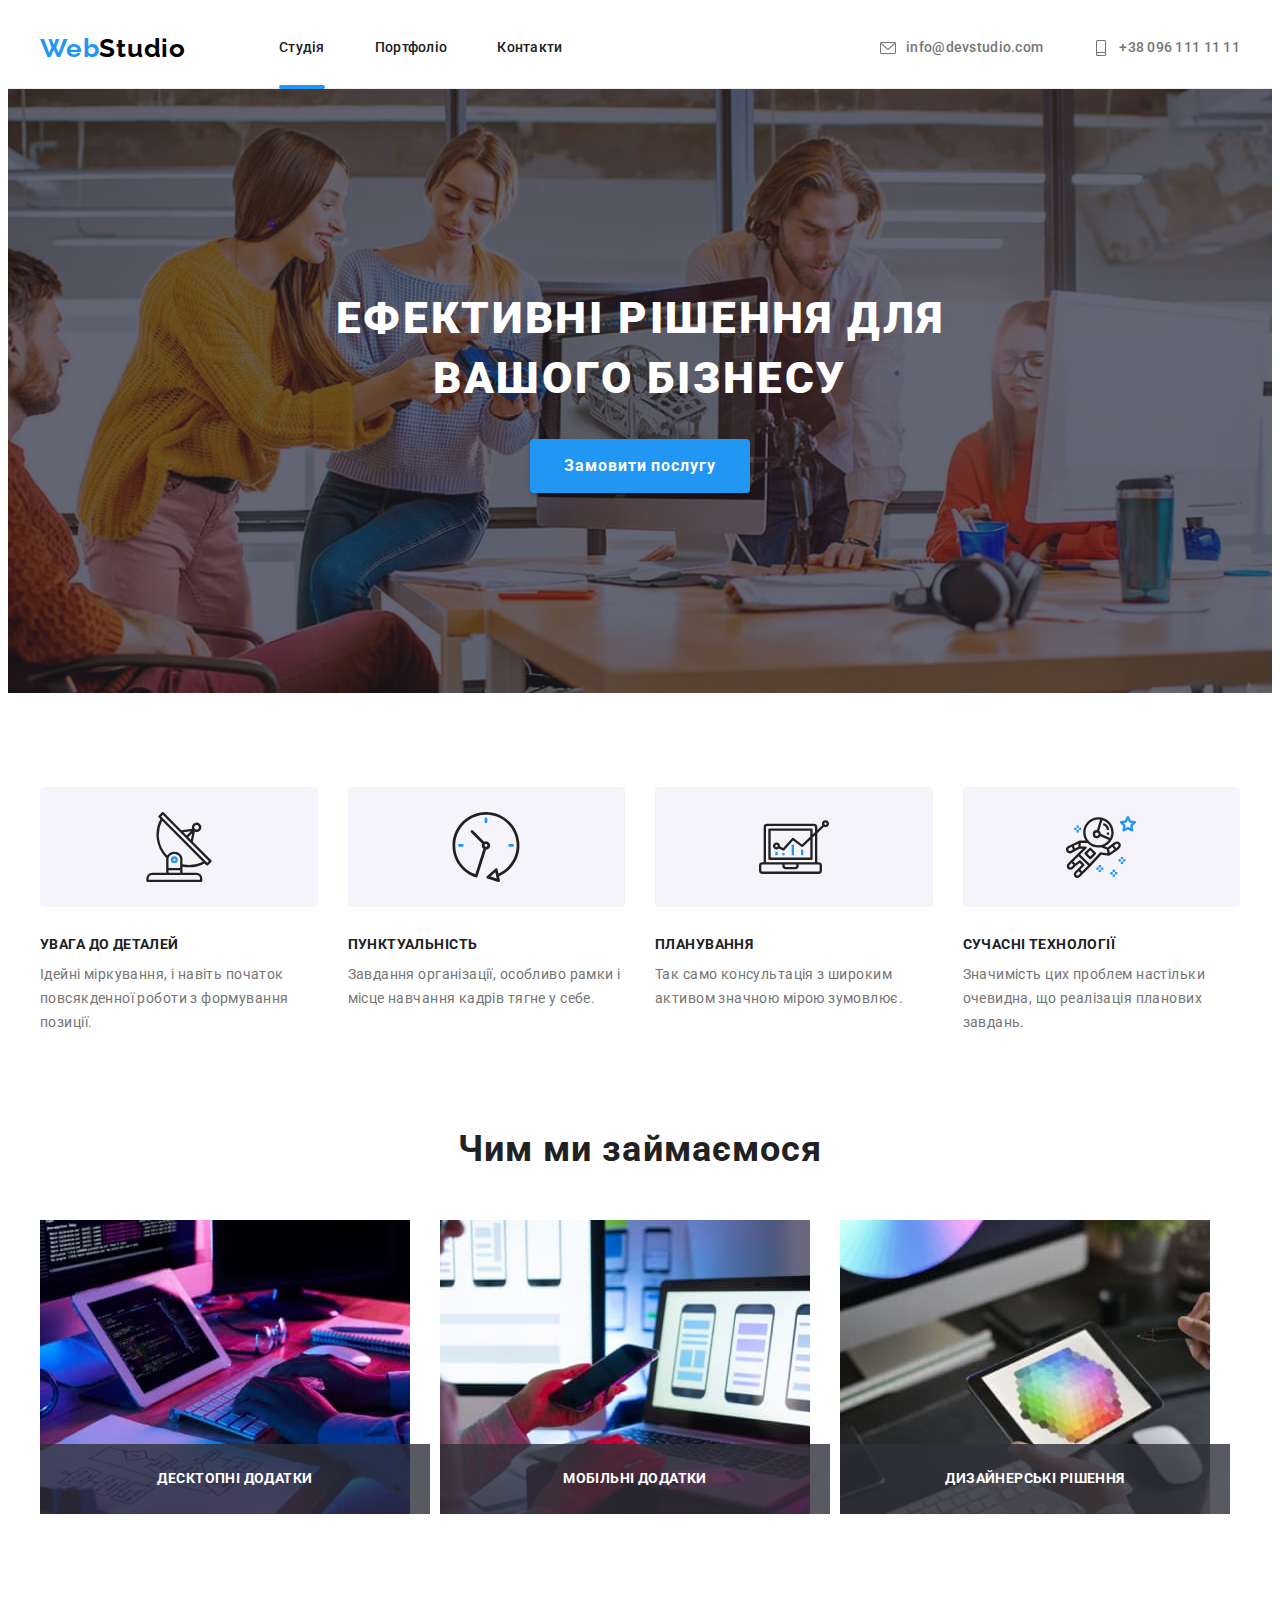
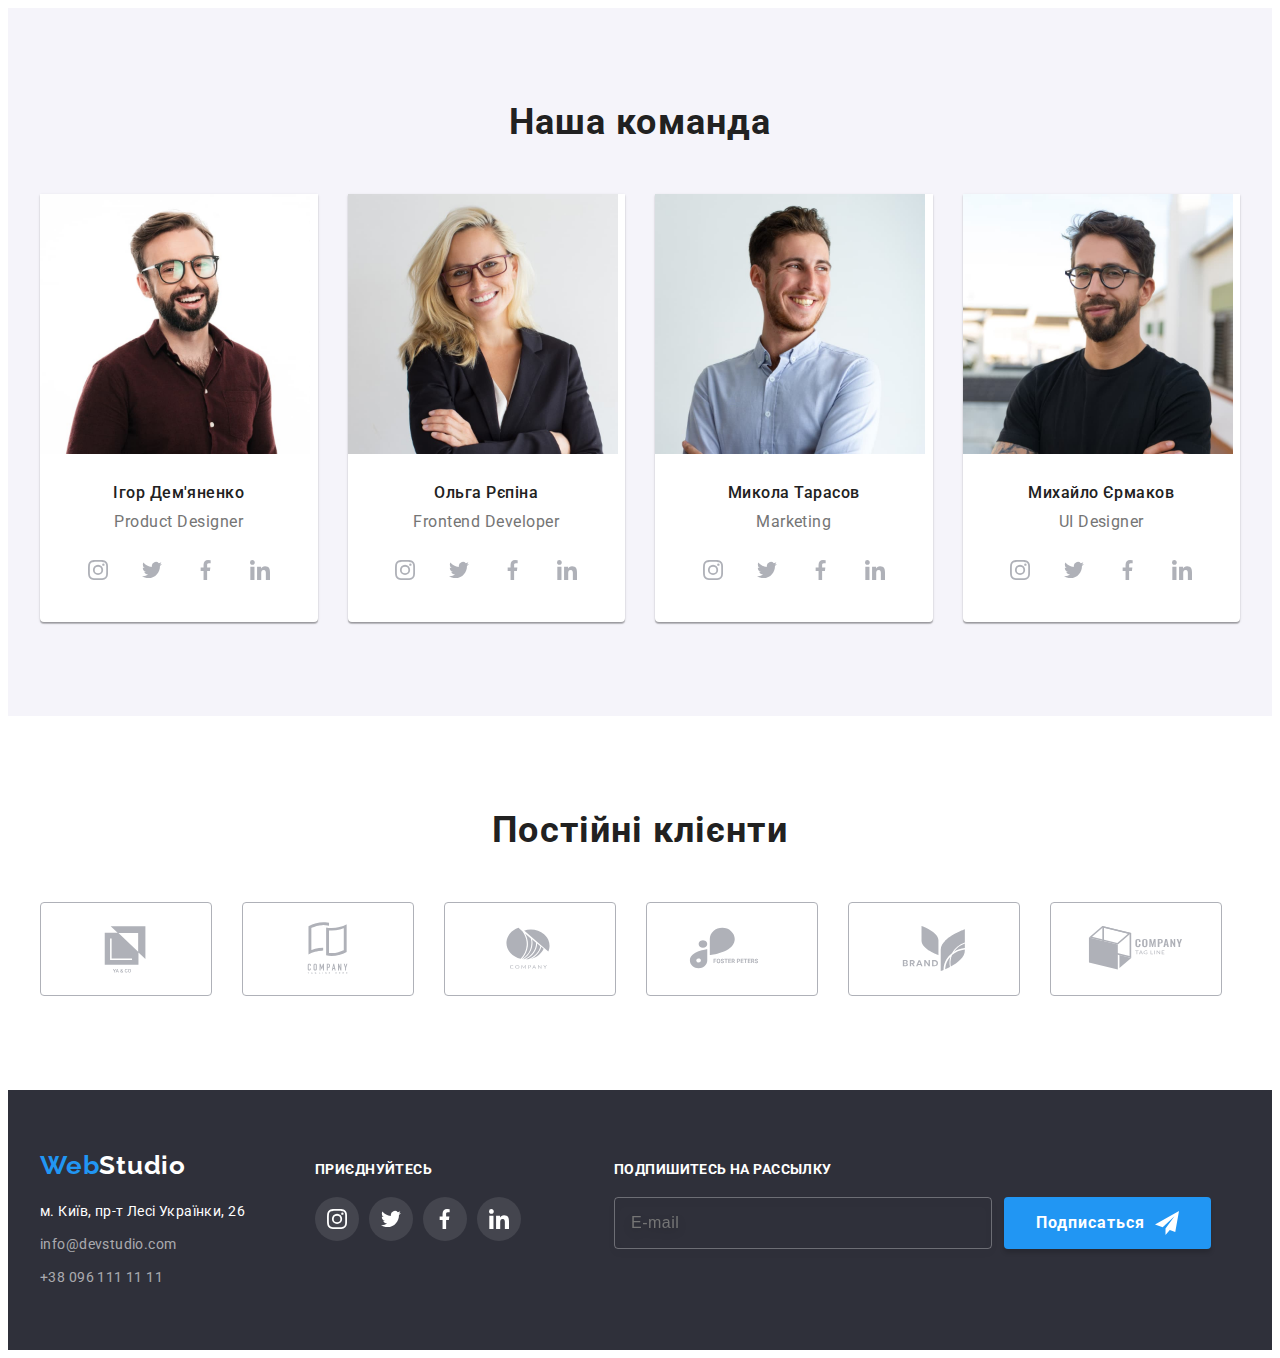
==== index.html @ 7d1efc17 "add" ====
<!DOCTYPE html>
<html lang="uk">
  <head>
    <meta charset="UTF-8" />
    <meta http-equiv="X-UA-Compatible" content="IE=edge" />
    <meta name="viewport" content="width=device-width, initial-scale=1.0" />
    <title>WebStudio</title>
    <link rel="preconnect" href="https://fonts.googleapis.com" />
    <link rel="preconnect" href="https://fonts.gstatic.com" crossorigin />
    <link
      href="https://fonts.googleapis.com/css2?family=Raleway:wght@700&family=Roboto:wght@400;500;700;900&display=swap"
      rel="stylesheet"
    />
    <link rel="stylesheet" href="./css/modern-normalize.css" />
    <link rel="stylesheet" href="./css/styles.css" />
  </head>
  <body>
    <!-- Header -->
    <header class="header">
      <div class="container header-nav">
        <!-- Menu -->
        <a class="logo" href="./index.html"
          >Web<span class="logo-accent-black">Studio</span></a
        >
        <nav class="nav-list">
          <ul class="site-nav list">
            <li class="item">
              <a class="header-menu current" href="./index.html">Студія</a>
            </li>
            <li class="item">
              <a class="header-menu" href="./portfolio.html">Портфоліо</a>
            </li>
            <li class="item"><a class="header-menu" href="">Контакти</a></li>
          </ul>
        </nav>
        <!-- Contact -->
        <ul class="contact-nav list">
          <li class="item">
            <a class="header-contact" href="mailto:info@devstudio.com">
              <svg class="icon-mail" width="16" height="12">
                <use href="./images/icons.svg#icon-mail"></use>
              </svg>
              info@devstudio.com</a
            >
          </li>
          <li class="item">
            <a class="header-contact" href="tel:+380961111111">
              <svg class="icon-phone" width="10" height="16">
                <use href="./images/icons.svg#icon-phone"></use>
              </svg>
              +38 096 111 11 11</a
            >
          </li>
        </ul>
      </div>
    </header>
    <main>
      <section class="hero section">
        <div class="container">
          <h1 class="hero-title">Ефективні рішення для вашого бізнесу</h1>
          <button class="hero-btn"  type="button" data-modal-open>Замовити послугу</button>
        </div>
      </section>

      <!-- Benefits -->
      <section class="benefits section">
        <div class="container">
          <h2 class="visually-hidden">Переваги</h2>
          <ul class="benefits-list list">
            <li class="item">
              <div class="benefits-thumb">
                <svg width="70" height="70">
                  <use href="./images/icons.svg#icon-satellite"></use>
                </svg>
              </div>
              <h3 class="benefits-title">увага до деталей</h3>
              <p class="benefits-text">
                Ідейні міркування, і навіть початок повсякденної роботи з
                формування позиції.
              </p>
            </li>
            <li class="item">
              <div class="benefits-thumb">
                <svg width="70" height="70">
                  <use href="./images/icons.svg#icon-clock"></use>
                </svg>
              </div>
              <h3 class="benefits-title">пунктуальність</h3>
              <p class="benefits-text">
                Завдання організації, особливо рамки і місце навчання кадрів
                тягне у себе.
              </p>
            </li>
            <li class="item">
              <div class="benefits-thumb">
                <svg width="70" height="70">
                  <use href="./images/icons.svg#icon-diagram"></use>
                </svg>
              </div>
              <h3 class="benefits-title">планування</h3>
              <p class="benefits-text">
                Так само консультація з широким активом значною мірою зумовлює.
              </p>
            </li>
            <li class="item">
              <div class="benefits-thumb">
                <svg width="70" height="70">
                  <use href="./images/icons.svg#icon-astronaut"></use>
                </svg>
              </div>
              <h3 class="benefits-title">сучасні технології</h3>
              <p class="benefits-text">
                Значимість цих проблем настільки очевидна, що реалізація
                планових завдань.
              </p>
            </li>
          </ul>
        </div>
      </section>

      <section class="work section">
        <div class="container">
          <h2 class="work-title">Чим ми займаємося</h2>
          <ul class="working list">
            <li>
             <div class="work-wrap">
                <img
                  src="./images/programming.jpg"
                  alt="програмування"
                  width="370"
                />
                <p class="work-list-text">Десктопні додатки</p>
             </div>
            </li>
            <li>
              <div class="work-wrap">
                <img src="./images/application.jpg" alt="аплікація" width="370" />
                <p class="work-list-text">Мобільні додатки</p>
              </div>
            </li>
            <li>
           <div class="work-wrap">
                <img src="./images/photoshop.jpg" alt="фотошоп" width="370" />
                <p class="work-list-text">Дизайнерські рішення</p>
           </div>
            </li>
          </ul>
        </div>
      </section>

      <section class="teams section">
        <div class="container">
          <h2 class="team-title">Наша команда</h2>
          <ul class="team list">
            <li class="team-item">
              <img
                src="./images/product.jpg"
                alt="продакт-дизайнер"
                width="270"
              />
              <div class="team-skills">
                <h3 class="team-name">Ігор Дем'яненко</h3>
                <p class="team-text">Product Designer</p>
                <ul class="team-item-social list">
                <li class="social-item">
                  <a
                    class="social-link"
                    href="#"
                    target="_blank"
                    rel="noopener noreferrer"
                  >
                    <svg class="team-soc-link" width="20" height="20">
                      <use href="./images/icons.svg#icon-instagram"></use>
                    </svg>
                  </a>
                </li>
                <li class="social-item">
                  <a
                    class="social-link"
                    href="#"
                    target="_blank"
                    rel="noopener noreferrer"
                  >
                    <svg class="team-soc-link" width="20" height="20">
                      <use href="./images/icons.svg#icon-twitter"></use>
                    </svg>
                  </a>
                </li>
                <li class="social-item">
                  <a
                    class="social-link"
                    href="#"
                    target="_blank"
                    rel="noopener noreferrer"
                  >
                    <svg class="team-soc-link" width="20" height="20">
                      <use href="./images/icons.svg#icon-facebook"></use>
                    </svg>
                  </a>
                </li>
                <li class="social-item">
                  <a
                    class="social-link"
                    href="#"
                    target="_blank"
                    rel="noopener noreferrer"
                  >
                    <svg class="team-soc-link" width="20" height="20">
                      <use href="./images/icons.svg#icon-linkedin"></use>
                    </svg>
                  </a>
                </li>
              </div>

            </li>
            <li class="team-item">
              <img
                src="./images/frontend.jpg"
                alt="фронт-енд-розробник"
                width="270"
              />
              <div class="team-skills">
                <h3 class="team-name">Ольга Рєпіна</h3>
                <p class="team-text">Frontend Developer</p>
                 <ul class="team-item-social list">
                <li class="social-item">
                  <a
                    class="social-link"
                    href="#"
                    target="_blank"
                    rel="noopener noreferrer"
                  >
                    <svg class="team-soc-link" width="20" height="20">
                      <use href="./images/icons.svg#icon-instagram"></use>
                    </svg>
                  </a>
                </li>
                <li class="social-item">
                  <a
                    class="social-link"
                    href="#"
                    target="_blank"
                    rel="noopener noreferrer"
                  >
                    <svg class="team-soc-link" width="20" height="20">
                      <use href="./images/icons.svg#icon-twitter"></use>
                    </svg>
                  </a>
                </li>
                <li class="social-item">
                  <a
                    class="social-link"
                    href="#"
                    target="_blank"
                    rel="noopener noreferrer"
                  >
                    <svg class="team-soc-link" width="20" height="20">
                      <use href="./images/icons.svg#icon-facebook"></use>
                    </svg>
                  </a>
                </li>
                <li class="social-item">
                  <a
                    class="social-link"
                    href="#"
                    target="_blank"
                    rel="noopener noreferrer"
                  >
                    <svg class="team-soc-link" width="20" height="20">
                      <use href="./images/icons.svg#icon-linkedin"></use>
                    </svg>
                  </a>
                </li>
              </ul>
              </div>
             
            </li>
            <li class="team-item">
              <img src="./images/marketing.jpg" alt="маркетолог" width="270" />
              <div class="team-skills">
                <h3 class="team-name">Микола Тарасов</h3>
                <p class="team-text">Marketing</p>
                <ul class="team-item-social list">
                <li class="social-item">
                  <a
                    class="social-link"
                    href="#"
                    target="_blank"
                    rel="noopener noreferrer"
                  >
                    <svg class="team-soc-link" width="20" height="20">
                      <use href="./images/icons.svg#icon-instagram"></use>
                    </svg>
                  </a>
                </li>
                <li class="social-item">
                  <a
                    class="social-link"
                    href="#"
                    target="_blank"
                    rel="noopener noreferrer"
                  >
                    <svg class="team-soc-link" width="20" height="20">
                      <use href="./images/icons.svg#icon-twitter"></use>
                    </svg>
                  </a>
                </li>
                <li class="social-item">
                  <a
                    class="social-link"
                    href="#"
                    target="_blank"
                    rel="noopener noreferrer"
                  >
                    <svg class="team-soc-link" width="20" height="20">
                      <use href="./images/icons.svg#icon-facebook"></use>
                    </svg>
                  </a>
                </li>
                <li class="social-item">
                  <a
                    class="social-link"
                    href="#"
                    target="_blank"
                    rel="noopener noreferrer"
                  >
                    <svg class="team-soc-link" width="20" height="20">
                      <use href="./images/icons.svg#icon-linkedin"></use>
                    </svg>
                  </a>
                </li>
              </ul>
              </div>
              
            </li>
            <li class="team-item">
              <img src="./images/uidesigner.jpg" alt="дизайнер" width="270" />
              <div class="team-skills">
                <h3 class="team-name">Михайло Єрмаков</h3>
                <p class="team-text">UI Designer</p>
                <ul class="team-item-social list">
                <li class="social-item">
                  <a
                    class="social-link"
                    href="#"
                    target="_blank"
                    rel="noopener noreferrer"
                  >
                    <svg class="team-soc-link" width="20" height="20">
                      <use href="./images/icons.svg#icon-instagram"></use>
                    </svg>
                  </a>
                </li>
                <li class="social-item">
                  <a
                    class="social-link"
                    href="#"
                    target="_blank"
                    rel="noopener noreferrer"
                  >
                    <svg class="team-soc-link" width="20" height="20">
                      <use href="./images/icons.svg#icon-twitter"></use>
                    </svg>
                  </a>
                </li>
                <li class="social-item">
                  <a
                    class="social-link"
                    href="#"
                    target="_blank"
                    rel="noopener noreferrer"
                  >
                    <svg class="team-soc-link" width="20" height="20">
                      <use href="./images/icons.svg#icon-facebook"></use>
                    </svg>
                  </a>
                </li>
                <li class="social-item">
                  <a
                    class="social-link"
                    href="#"
                    target="_blank"
                    rel="noopener noreferrer"
                  >
                    <svg class="team-soc-link" width="20" height="20">
                      <use href="./images/icons.svg#icon-linkedin"></use>
                    </svg>
                  </a>
                </li>
              </ul>
              </div>
              
            </li>
          </ul>
        </div>
      </section>
      <section>
        <div class="section">
          <div class="container">
            <h2 class="work-title">Постійні клієнти</h2>
            <ul class="clients-list list">
              <li class="clients-item">
                <a
                  href="#"
                  class="link"
                  target="_blank"
                  rel="noopener noreferrer"
                >
                  <svg class="clients-soc-link" width="106" height="60">
                    <use href="./images/icons.svg#icon-company-one"></use>
                  </svg>
                </a>
              </li>
              <li class="clients-item">
                <a
                  href="#"
                  class="link"
                  target="_blank"
                  rel="noopener noreferrer"
                >
                  <svg class="clients-soc-link" width="106" height="60">
                    <use href="./images/icons.svg#icon-company-two"></use>
                  </svg>
                </a>
              </li>
              <li class="clients-item">
                <a
                  href="#"
                  class="link"
                  target="_blank"
                  rel="noopener noreferrer"
                >
                  <svg class="clients-soc-link" width="106" height="60">
                    <use href="./images/icons.svg#icon-object"></use>
                  </svg>
                </a>
              </li>
              <li class="clients-item">
                <a
                  href="#"
                  class="link"
                  target="_blank"
                  rel="noopener noreferrer"
                >
                  <svg class="clients-soc-link" width="106" height="60">
                    <use href="./images/icons.svg#icon-company-three"></use>
                  </svg>
                </a>
              </li>
              <li class="clients-item">
                <a
                  href="#"
                  class="link"
                  target="_blank"
                  rel="noopener noreferrer"
                >
                  <svg class="clients-soc-link" width="106" height="60">
                    <use href="./images/icons.svg#icon-company-four"></use>
                  </svg>
                </a>
              </li>
              <li class="clients-item">
                <a
                  href="#"
                  class="link"
                  target="_blank"
                  rel="noopener noreferrer"
                >
                  <svg class="clients-soc-link" width="106" height="60">
                    <use href="./images/icons.svg#icon-company-five"></use>
                  </svg>
                </a>
              </li>
            </ul>
          </div>
        </div>
      </section>
    </main>

    <footer class="footer">
      <div class="container">
        <div class="footer-box">
          <div class="footer-right">
            <a class="logo logo-footer" href="./index.html"
              >Web<span class="logo-accent-white">Studio</span></a
            >
            <address>
              <ul class="list">
                <li class="item">
                  <a
                    class="footer-map"
                    href="https://goo.gl/maps/oiPbDNAemeEEUcDG9"
                    target="_blank"
                    rel="noopener noreferrer"
                    >м. Київ, пр-т Лесі Українки, 26</a
                  >
                </li>
                <li class="item">
                  <a class="footer-contact" href="mailto:info@devstudio.com"
                    >info@devstudio.com</a
                  >
                </li>
                <li class="item">
                  <a class="footer-contact" href="tel:+380961111111"
                    >+38 096 111 11 11</a
                  >
                </li>
              </ul>
            </address>
          </div>
          <div class="footer-left">
            <p class="footer-left-title">Приєднуйтесь</p>
            <ul class="footer-item-social list">
              <li class="footer-social-item">
                <a
                  class="footer-social-link"
                  href="#"
                  target="_blank"
                  rel="noopener noreferrer"
                >
                  <svg class="footer-soc-link" width="20" height="20">
                    <use href="./images/icons.svg#icon-instagram"></use>
                  </svg>
                </a>
              </li>
              <li class="footer-social-item">
                <a
                  class="footer-social-link"
                  href="#"
                  target="_blank"
                  rel="noopener noreferrer"
                >
                  <svg class="footer-soc-link" width="20" height="20">
                    <use href="./images/icons.svg#icon-twitter"></use>
                  </svg>
                </a>
              </li>
              <li class="footer-social-item">
                <a
                  class="footer-social-link"
                  href="#"
                  target="_blank"
                  rel="noopener noreferrer"
                >
                  <svg class="footer-soc-link" width="20" height="20">
                    <use href="./images/icons.svg#icon-facebook"></use>
                  </svg>
                </a>
              </li>
              <li class="footer-social-item">
                <a
                  class="footer-social-link"
                  href="#"
                  target="_blank"
                  rel="noopener noreferrer"
                >
                  <svg class="footer-soc-link" width="20" height="20">
                    <use href="./images/icons.svg#icon-linkedin"></use>
                  </svg>
                </a>
              </li>
            </ul>
          </div>
      
         <form class="footer-form">
                    <p class="footer-form-text">Подпишитесь на рассылку</p>
                    <div class="footer-form-inner">
                        <label class="footer-email"><input type="email" name="email" placeholder="E-mail" / required></label>
                        <button class="btn footer-btn" type="submit">
                            Подписаться
                            <svg class="icon-follow" width="24" height="24">
                                <use href="./images/icons.svg#icon-send"></use>
                            </svg>
                        </button>
                    </div>
                </form>
                  </div>
      </div>
    </footer>

<div class="backdrop is-hidden" data-modal>
  <div class="modal">
                  <p class="modal-title">Залиште свої дані, ми вам передзвонимо</p>
                  <form class="modal-form">
                  <label class="form-field"
                        >Имя
                        <input type="text" name="name" placeholder=" " required/>
                        <svg class="icon-form" width="18" height="18">
                            <use href="./images/icons.svg#icon-man-form"></use>
                        </svg>
                    </label>
                    <label class="form-field"
                        >Телефон <input type="tel" name="tel" id="tel" placeholder=" " required/>
                        <svg class="icon-form" width="18" height="18">
                            <use href="./images/icons.svg#icon-phone-form"></use>
                        </svg>
                    </label>
                    <label class="form-field">
                        Почта <input type="email" name="email" id="email" placeholder=" " required/>
                        <svg class="icon-form" width="18" height="18">
                            <use href="./images/icons.svg#icon-email-form"></use>
                        </svg>
                    </label>
                    <label class="form-field textarea"
                        >Комментарий<textarea
                            name="comment"
                            rows="10"
                            placeholder="Введите текст"
                        ></textarea>
                    </label>
                    <label class="terms">
                        <input  class="visually-hidden modal-checkbox" type="checkbox" name="checkbox" />
                        <span class="checkbox-icon"></span>
                    
                        Соглашаюсь с рассылкой и принимаю&nbsp;<a class="terms-link" href="#">Условия договора</a>
                    </label>
                <button class="btn modal-btn" type="submit">Відправити</button>
                </form>
                                       
    <button type="button"  class="close" data-modal-close><svg width="11" height="11">
                      <use href="./images/icons.svg#icon-close"></use></svg></button>
  </div>
</div>
<script src="./js/modal.js"></script>
  </body>
</html>
---- css/styles.css ----
body {
  background-color: var(--color-white);
  color: var(--main-color);
  font-family: "Roboto", sans-serif;
}
p,
ul,
h1,
h2,
h3,
h4,
h5,
h6 {
  margin: 0;
}
img {
  display: block;
  max-width: 100%;
}
.visually-hidden {
  position: absolute;
  white-space: nowrap;
  width: 1px;
  height: 1px;
  overflow: hidden;
  border: 0;
  padding: 0;
  clip: rect(0 0 0 0);
  clip-path: inset(50%);
  margin: -1px;
}

:root {
  --main-color: #212121;
  --color-blue: #2196f3;
  --color-grey: #757575;
  --color-white: #ffffff;
  --color-black: #000000;
  --background-grey: #2f303a;
  --btn-shadow: rgba(0, 0, 0, 0.15);
  --btn-shadow-f: rgba(0, 0, 0, 0.15);
  --btn-hover: #188ce8;
  --color-footer: rgba(255, 255, 255, 0.6);
  --color-button: #f5f4fa;
  --color-footers: #2f303a;
  --color-team-rgb: rgba(0, 0, 0, 0.12);
  --color-team-rgba: rgba(0, 0, 0, 0.14);
  --color-teams-rgb: rgba(0, 0, 0, 0.2);
  --color-btn-primary: rgba(0, 0, 0, 0.1);
  --color-btns-primary: rgba(0, 0, 0, 0.08);
  --card-set-gap: 30px;
  --social-link-hover: #2196f3;
  --team-soc-link: #afb1b8;
  --social-hover: #2196f3;
  --hero-bg: #c4c4c4;
  --time-function: 250ms;
  --cubic: cubic-bezier(0.4, 0, 0.2, 1);
}

.list {
  text-decoration: none;
  list-style: none;
  margin: 0;
  padding: 0;
}
.section {
  padding-top: 94px;
  padding-bottom: 94px;
}

.container {
  width: 1200px;
  padding-left: 15px;
  padding-right: 15px;
  margin-left: auto;
  margin-right: auto;
}

/* Header  */
.header {
  border-bottom: 1px solid #ececec;
}
.current:visited {
  color: var(--color-blue);
}
.current {
  position: relative;
}

.current::after {
  content: "";
  display: block;
  position: absolute;
  left: 0;
  bottom: -1px;
  width: 100%;
  height: 4px;
  border-radius: 2px;
  background-color: var(--color-blue);
}
.header-nav {
  display: flex;
  align-items: center;
}

.header-menu {
  display: block;
  padding-top: 32px;
  padding-bottom: 32px;
  font-weight: 500;
  font-size: 14px;
  line-height: 1.14;
  letter-spacing: 0.02em;
  text-decoration: none;
  color: var(--main-color);
  transition-property: color;
  transition-duration: var(--time-function);
  transition-timing-function: var(--cubic);
}

.header-menu:hover,
.header-menu:focus,
.header-menu:active {
  color: var(--color-blue);
}

.logo {
  font-family: "Raleway", sans-serif;
  font-style: normal;
  font-weight: 700;
  font-size: 26px;
  line-height: 1.19;
  letter-spacing: 0.03em;
  color: var(--color-blue);
  text-decoration: none;
}

.logo-accent-black {
  color: var(--color-black);
}

.logo-accent-white {
  color: var(--color-white);
}

.header-contact {
  display: flex;
  align-items: center;
  padding-top: 32px;
  padding-bottom: 32px;
  font-weight: 500;
  font-size: 14px;
  line-height: 1.14;
  letter-spacing: 0.02em;
  text-decoration: none;
  color: var(--color-grey);
  transition-property: color;
  transition-duration: var(--time-function);
  transition-timing-function: var(--cubic);
}

.header-contact:hover,
.header-contact:focus {
  color: var(--color-blue);
}

.nav-list {
  margin-left: 93px;
}
.site-nav {
  display: flex;
}
.site-nav .item {
  margin-right: 50px;
}

.site-nav .item:last-child {
  margin-right: 0;
}

.contact-nav {
  display: flex;
  margin-left: auto;
}

.contact-nav .item {
  margin-right: 50px;
}

.contact-nav .item:last-child {
  margin-right: 0;
}
.icon-mail {
  margin-right: 10px;
  height: 16px;
  width: 16px;
  fill: currentColor;
}

.icon-phone {
  margin-right: 10px;
  height: 16px;
  width: 16px;
  fill: currentColor;
}

/* Hero */

.hero {
  background-color: var(--hero-bg);
  background-image: linear-gradient(
      rgba(47, 48, 58, 0.4),
      rgba(47, 48, 58, 0.4)
    ),
    url(../images/hero.jpg);
  background-repeat: no-repeat;
  background-size: cover;
  background-position: center;
  max-width: 1600px;
  margin-left: auto;
  margin-right: auto;
  text-align: center;
  padding-top: 200px;
  padding-bottom: 200px;
}

.hero-title {
  font-style: normal;
  font-weight: 900;
  font-size: 44px;
  line-height: 1.36;
  text-align: center;
  letter-spacing: 0.06em;
  text-transform: uppercase;
  color: var(--color-white);
  max-width: 700px;
  margin: 0 auto;
  margin-bottom: var(--card-set-gap);
}

.hero-btn {
  font-family: inherit;
  background: var(--color-blue);
  box-shadow: 0px 4px 4px var(--btn-shadow);
  border-radius: 4px;
  font-weight: 700;
  font-size: 16px;
  line-height: 1.88;
  text-align: center;
  letter-spacing: 0.06em;
  color: var(--color-white);
  cursor: pointer;
  border-color: transparent;
  padding: 10px 32px;
  margin: 0 auto;
  transition-property: background-color;
  transition-duration: var(--time-function);
  transition-timing-function: var(--cubic);
}
.hero-btn:active,
.hero-btn:hover,
.hero-btn:focus {
  background-color: var(--btn-hover);
  box-shadow: 0px 4px 4px var(--btn-shadow-f);
  border-radius: 4px;
}

.benefits-list {
  display: flex;
}

.benefits-list .item:not(:last-child) {
  margin-right: var(--card-set-gap);
}
.benefits-list .item {
  width: calc((100% - 90px) / 4);
}
.benefits-thumb {
  display: flex;
  height: 120px;
  background: var(--color-button);
  border-radius: 4px;
  margin-bottom: 30px;
  justify-content: center;
  align-items: center;
}
.benefits-title {
  margin-bottom: 10px;
  font-weight: 700;
  font-size: 14px;
  line-height: 1.14;
  letter-spacing: 0.03em;
  text-transform: uppercase;
  color: var(--main-color);
}

.benefits-text {
  font-weight: 400;
  font-size: 14px;
  line-height: 1.71;
  letter-spacing: 0.03em;
  color: var(--color-grey);
}

/* Work */
.work {
  padding-top: 0;
}
.work-title {
  font-weight: 700;
  font-size: 36px;
  line-height: 1.16;
  text-align: center;
  letter-spacing: 0.03em;
  color: var(--main-color);
  margin-bottom: 50px;
}
.working {
  display: flex;
  gap: var(--card-set-gap);
}

.work-list-text {
  position: absolute;
  width: 100%;
  bottom: 0;
  left: 0;
  background-color: rgba(47, 48, 58, 0.8);
  font-family: "Roboto";
  font-style: normal;
  font-weight: 700;
  font-size: 14px;
  line-height: 1.14;
  text-align: center;
  letter-spacing: 0.03em;
  text-transform: uppercase;
  padding: 27px 10px;
  color: var(--color-white);
}
.work-wrap {
  position: relative;
}

/* Team */
.teams {
  background-color: var(--color-button);
}
.team {
  display: flex;
}

.team-title {
  margin-bottom: 50px;

  font-weight: 700;
  font-size: 36px;
  line-height: 1.16;
  text-align: center;
  letter-spacing: 0.03em;
  color: var(--main-color);
}
.team-item {
  list-style: none;
  width: calc((100% - 90px) / 4);
  background-color: var(--color-white);
  box-shadow: 0px 1px 3px var(--color-team-rgb),
    0px 1px 1px var(--color-team-rgba), 0px 2px 1px var(--color-teams-rgb);
  border-radius: 0px 0px 4px 4px;
}
.team-item:not(:last-child) {
  margin-right: var(--card-set-gap);
}

.team-skills {
  padding: var(--card-set-gap) 10px;
}
.team-name {
  margin-bottom: 10px;
  font-weight: 500;
  font-size: 16px;
  line-height: 1.18;
  text-align: center;
  letter-spacing: 0.03em;
  color: var(--main-color);
}

.team-text {
  font-size: 16px;
  line-height: 1.18;
  text-align: center;
  letter-spacing: 0.03em;
  color: var(--color-grey);
  margin-bottom: 16px;
}
.team-item-social {
  display: flex;
  justify-content: center;
}

.social-item:not(:first-child) {
  margin-left: 10px;
}
.social-link {
  width: 44px;
  height: 44px;
  background-color: var(--color-white);
  color: var(--team-soc-link);
  border-radius: 50%;
  display: flex;
  align-items: center;
  justify-content: center;
  transition-property: color, background-color;
  transition-duration: var(--time-function);
  transition-timing-function: var(--cubic);
}
.social-link:hover,
.social-link:focus {
  background-color: var(--social-link-hover);
  color: var(--color-white);
}

.team-soc-link {
  fill: currentColor;
}

/* Clients */
.clients-list {
  display: flex;
  gap: 30px;
}
.clients-item .link {
  height: 92px;
  border: 1px solid var(--team-soc-link);
  border-radius: 4px;
  display: flex;
  align-items: center;
  justify-content: center;
  width: 170px;
  fill: var(--team-soc-link);
  transition-property: fill, background-color, border;
  transition-duration: var(--time-function);
  transition-timing-function: var(--cubic);
}
.clients-item .link:hover,
.clients-item .link:focus {
  border: 1px solid var(--color-blue);
  fill: var(--color-blue);
}

/* Footer */
.footer {
  background-color: var(--color-footers);
  padding-top: 60px;
  padding-bottom: 60px;
}
.footer-box {
  display: flex;
  align-items: baseline;
}
.logo-footer {
  display: block;
  margin-bottom: 20px;
}
.footer .item {
  margin-bottom: 9px;
}
.footer .item:last-child {
  margin-bottom: 0;
}

.footer-map {
  font-size: 14px;
  font-style: normal;
  line-height: 1.71;
  letter-spacing: 0.03em;
  color: var(--color-white);
  text-decoration: none;
}

.footer-contact {
  font-size: 14px;
  font-style: normal;
  line-height: 1.71;
  letter-spacing: 0.03em;
  color: var(--color-footer);
  text-decoration: none;
  transition-property: color;
  transition-duration: var(--time-function);
  transition-timing-function: var(--cubic);
}
.footer-contact:hover,
.footer-contact:focus {
  color: var(--color-blue);
}
.button {
  color: var(--main-color);
  background-color: var(--color-button);
}
.button-primary {
  color: var(--color-white);
  background-color: var(--color-blue);
  box-shadow: 0px 3px 1px var(--color-btn-primary),
    0px 1px 2px var(--color-btns-primary), 0px 2px 2px var(--color-team-rgb);
}
.footer-left {
  margin-left: 70px;
  display: block;
}

.footer-left-title {
  margin-bottom: 20px;
  font-weight: 700;
  font-size: 14px;
  line-height: 1.14;
  letter-spacing: 0.03em;
  text-transform: uppercase;
  color: var(--color-white);
}

.footer-item-social {
  display: flex;
  justify-content: center;
  gap: 10px;
}
.footer-social-item {
  display: flex;
}
.footer-social-link {
  width: 44px;
  height: 44px;
  background-color: rgba(255, 255, 255, 0.1);
  border-radius: 50%;
  display: flex;
  align-items: center;
  justify-content: center;
  transition-property: background-color;
  transition-duration: var(--time-function);
  transition-timing-function: var(--cubic);
}
.footer-social-link:hover,
.footer-social-link:focus {
  background-color: var(--social-link-hover);
}
.footer-soc-link {
  fill: var(--color-white);
}
.footer-form {
  margin-left: 93px;
}
.footer-form-text {
  margin-top: 0;
  margin-bottom: 20px;
  font-weight: 700;
  font-size: 14px;
  line-height: calc(16 / 14);
  letter-spacing: 0.03em;
  text-transform: uppercase;
  color: var(--color-white);
}

.footer-form-inner {
  display: flex;
}
.footer-form-inner input {
  padding-left: 16px;
  padding-top: 15px;
  padding-bottom: 15px;
  width: 358px;
  margin-right: 12px;
  font-size: 16px;
  line-height: 1.25;
  letter-spacing: 0.03em;
  color: var(--color-white);
  background-color: transparent;
  border: 1px solid rgba(255, 255, 255, 0.3);
  filter: drop-shadow(0px 4px 4px rgba(0, 0, 0, 0.15));
  border-radius: 4px;
}
.footer-btn {
  padding: 10px 28px 10px 29px;
  display: flex;
  justify-content: center;
  align-items: center;
}

.footer-btn:hover,
.footer-btn:focus {
  background-color: var(--btn-hover);
}

.icon-follow {
  margin-left: 10px;
  fill: currentColor;
}
.btn {
  padding: 10px 32px;
  font-family: inherit;
  font-weight: 700;
  font-size: 16px;
  line-height: 1.87;
  letter-spacing: 0.06em;
  border: transparent;
  color: var(--color-white);
  background-color: var(--color-blue);
  box-shadow: 0px 4px 4px rgb(0 0 0 / 15%);
  border-radius: 4px;
  cursor: pointer;
  transition-property: background-color;
  transition-duration: var(--time-function);
  transition-timing-function: var(--cubic);
}

/* Portfolio */
.filter {
  display: flex;
  justify-content: center;
  margin-right: auto;
  margin-left: auto;
  margin-bottom: 50px;
}
.filter-item {
  margin-right: 8px;
}
.filter-item:last-child {
  margin-right: 0;
}

.portfolio-btn {
  font-family: inherit;
  font-weight: 500;
  font-size: 16px;
  line-height: 1.62;
  text-align: center;
  letter-spacing: 0.03em;
  color: var(--main-color);
  padding: 6px 22px;
  border-radius: 4px;
  cursor: pointer;
  border-color: transparent;
  transition-property: background-color, color, box-shadow;
  transition-duration: var(--time-function);
  transition-timing-function: var(--cubic);
}
.portfolio-btn:active,
.portfolio-btn:hover,
.portfolio-btn:focus {
  color: var(--color-white);
  background: var(--color-blue);
  box-shadow: 0px 3px 1px rgba(0, 0, 0, 0.1), 0px 1px 2px rgba(0, 0, 0, 0.08),
    0px 2px 2px rgba(0, 0, 0, 0.12);
  border-radius: 4px;
  border-color: transparent;
}
.portfolio-title {
  font-weight: 700;
  font-size: 18px;
  line-height: 2;
  letter-spacing: 0.06em;
  color: var(--main-color);
  margin-bottom: 4px;
}

.portfolio-list {
  display: flex;
  flex-wrap: wrap;
  align-content: center;
  margin-left: -30px;
  margin-top: -30px;
}

.portfolio-item {
  flex-basis: calc(100% / 3 - 30px);
  margin-left: var(--card-set-gap);
  margin-top: var(--card-set-gap);
}
.portfolio-item:hover .portfolio-top-text {
  transform: translateY(0);
}
.portfolio-item:nth-last-child(-n + 3) {
  margin-right: 0;
  margin-bottom: 0;
}

.portfolio-text {
  font-size: 16px;
  line-height: 1.88;
  letter-spacing: 0.03em;
  color: var(--color-grey);
}
.portfolio-content {
  display: block;
  transition-property: box-shadow;
  transition-duration: var(--time-function);
  transition-timing-function: var(--cubic);
}
.portfolio-content:hover,
.portfolio-content:focus {
  box-shadow: 0px 1px 1px rgba(0, 0, 0, 0.12), 0px 4px 4px rgba(0, 0, 0, 0.06),
    1px 4px 6px rgba(0, 0, 0, 0.16);
}
.text-list {
  padding: 20px 24px;
  border-bottom: 1px solid #eeeeee;
  border-right: 1px solid #eeeeee;
  border-left: 1px solid #eeeeee;
}
.portfolio-wrap {
  position: relative;
  overflow: hidden;
}

.portfolio-top-text {
  position: absolute;
  top: 0;
  left: 0;
  color: var(--color-white);
  font-size: 18px;
  line-height: 1.56;
  letter-spacing: 0.03em;
  background-color: rgba(33, 150, 243, 0.9);
  height: 100%;
  padding: 63px 24px;
  transform: translateY(100%);
  transition: var(--time-function) var(--cubic);
}

/* Modal popup */
.backdrop {
  position: fixed;
  top: 0;
  width: 100%;
  height: 100%;
  background-color: rgba(0, 0, 0, 0.2);
  transition: opacity var(--time-function) var(--cubic),
    visibility var(--time-function) var(--cubic);
}
.modal {
  position: absolute;
  top: 50%;
  left: 50%;
  width: 528px;
  min-height: 581px;
  padding: 40px;
  background-color: #ffffff;
  border-radius: 4px;
  transform: translate(-50%, -50%) scaleY(1);
  transition: transform var(--time-function);
}
.backdrop.is-hidden .modal {
  transform: translate(-50%, -50%) scaleY(0);
}
.close {
  position: absolute;
  top: 8px;
  right: 8px;
  color: #000;
  border-radius: 50%;
  background-color: transparent;
  width: 30px;
  height: 30px;

  cursor: pointer;
  border: 1px solid rgba(0, 0, 0, 0.1);
}
.is-hidden {
  opacity: 0;
  visibility: hidden;
  pointer-events: none;
}
.modal-title {
  display: block;
  margin-bottom: 30px;
  font-weight: 700;
  font-size: 20px;
  text-align: center;
  line-height: 1.15;
  letter-spacing: 0.03em;
  color: var(--main-color);
}
.modal-form {
  width: 100%;
}
.form-field {
  position: relative;
  display: flex;
  flex-direction: column;
  margin-bottom: 10px;
  font-size: 12px;
  line-height: 1.16;
  letter-spacing: 0.01em;
  color: var(--color-grey);
}

.form-field input,
.form-field textarea {
  display: block;
  width: 100%;
  height: 40px;
  margin-top: 4px;
  padding: 11px 42px;
  font-size: 14px;
  line-height: calc(16 / 14);
  letter-spacing: 0.01em;
  color: var(--color-grey);
  border: 1px solid rgba(33, 33, 33, 0.2);
  box-sizing: border-box;
  border-radius: 4px;
  cursor: pointer;
  transition: outline-color var(--time-function) var(--cubic);
}
.form-field input:focus + .icon-form {
  color: var(--color-blue);
}

.form-field input:focus,
.form-field textarea:focus {
  outline-color: var(--color-blue);
}
.form-field textarea {
  padding: 12px 16px;
  height: 120px;
  resize: none;
}
.icon-form {
  position: absolute;
  top: 50%;
  left: 12px;
  z-index: 1;
  color: var(--main-color);
  fill: currentColor;
  cursor: pointer;
  transition: color var(--time-function) var(--cubic);
}
.textarea {
  margin-bottom: 20px;
}

.terms {
  display: flex;
  justify-content: center;
  align-items: center;
  gap: 7px;
  margin-bottom: 30px;
  font-size: 14px;
  line-height: 1.71px;
  letter-spacing: 0.03em;
  color: var(--color-grey);
}
.terms-link {
  display: inline-block;
  text-decoration-line: underline;
  color: var(--color-blue);
  transition: outline-color var(--time-function) var(--cubic);
}
.terms-link:focus {
  outline-color: var(--btn-hover);
}

.check {
  opacity: 0;
  position: absolute;
  top: auto;
  left: 12px;
  color: var(--color-white);
  fill: currentColor;
  border-radius: 2px;
  transition: color var(--time-function) var(--cubic),
    background-color var(--time-function) var(--cubic),
    opacity var(--time-function) var(--cubic);
}

.checkbox-icon {
  display: inline-block;
  width: 15px;
  height: 15px;
  margin-right: 5px;
  border: 2px solid;
  border-color: var(--secondary-text-color);
  border-radius: 4px;
  cursor: pointer;
  transition: all var(--time-function) var(--cubic);
}
.modal-checkbox:checked + .checkbox-icon {
  border-color: var(--color-blue);
  background-color: var(--color-blue);
  background-image: url(../images/icon-check.svg);
  background-size: contain;
  background-origin: border-box;
}

.modal-btn {
  display: block;
  margin-left: auto;
  margin-right: auto;
  padding: 10px 52px;
  font-weight: 700;
  font-size: 16px;
  line-height: 1.88;
  text-align: center;
  letter-spacing: 0.06em;
  color: var(--color-white);
  background-color: var(--color-blue);
  border-color: transparent;
  box-shadow: 0px 4px 4px rgb(0 0 0 / 15%);
  border-radius: 4px;
  transition: background-color var(--time-function) var(--cubic);
}
.modal-btn:hover,
.modal-btn:focus {
  background-color: var(--btn-hover);
}
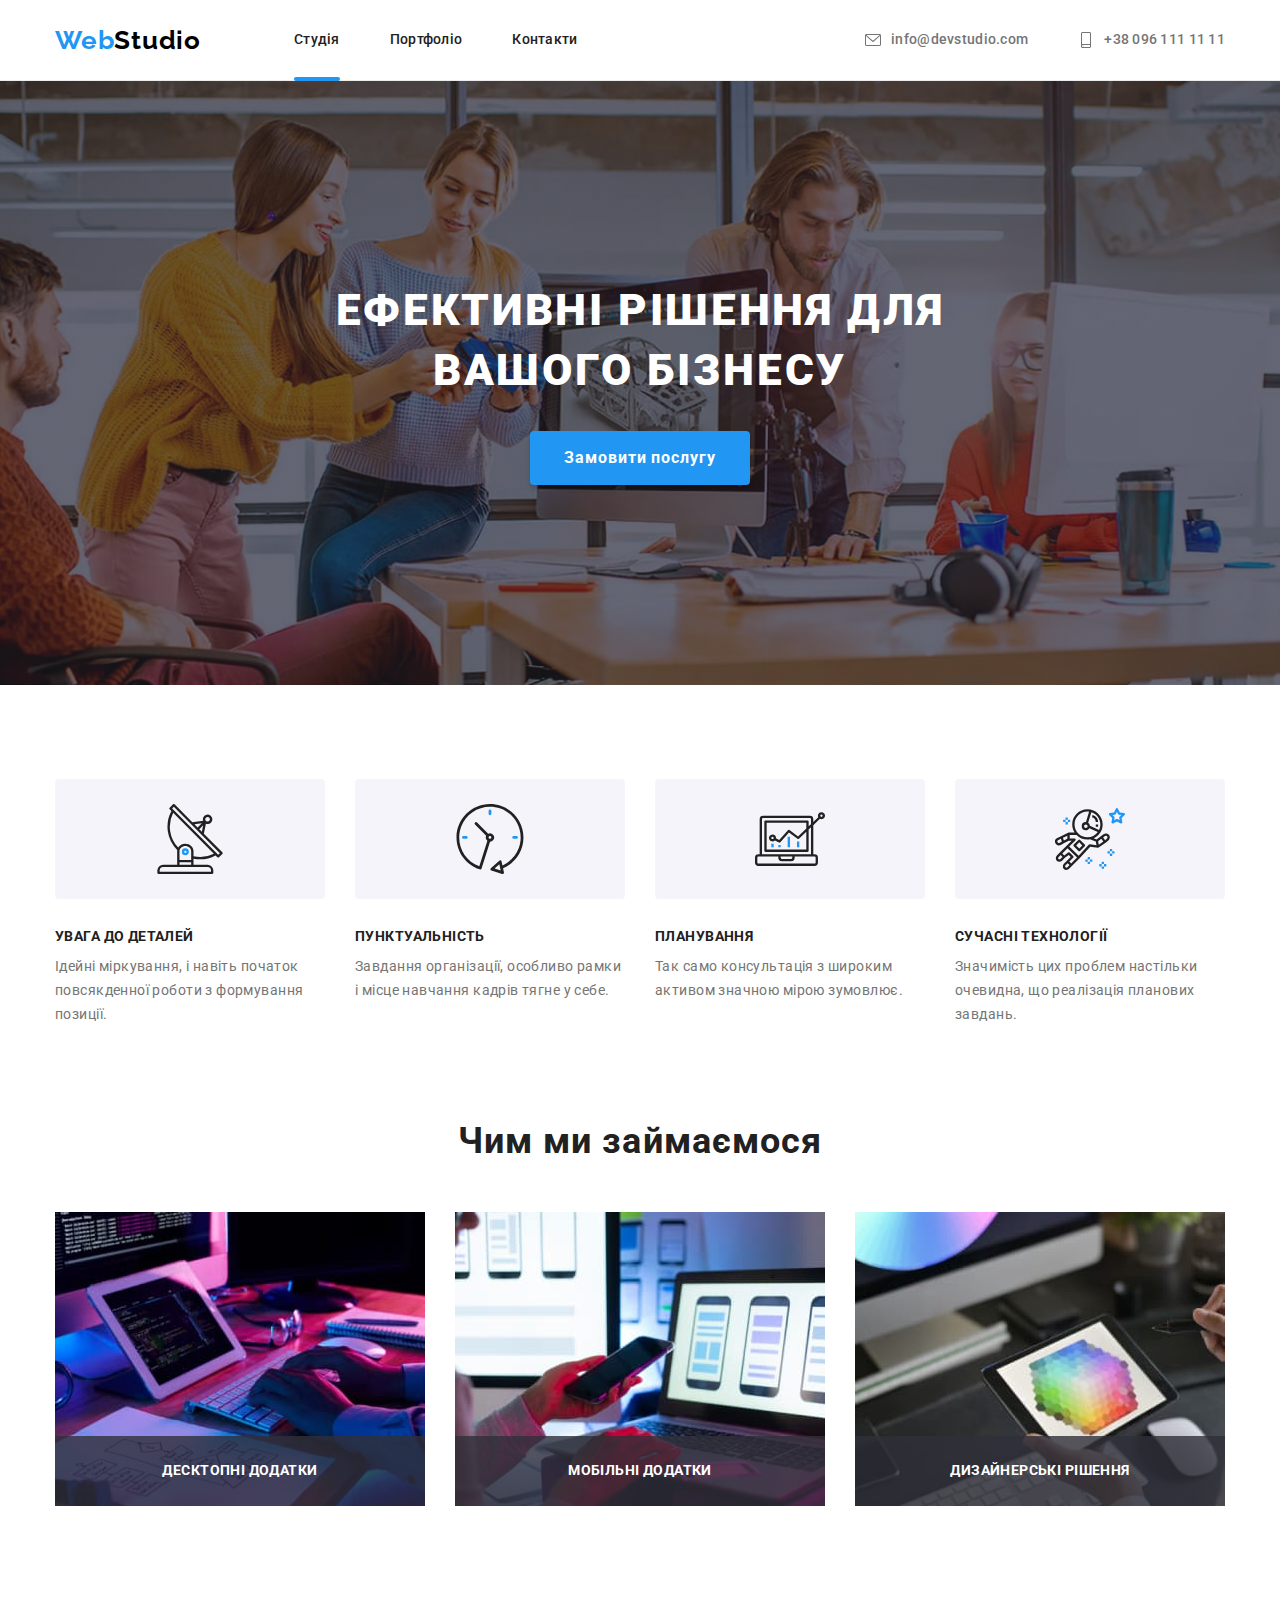
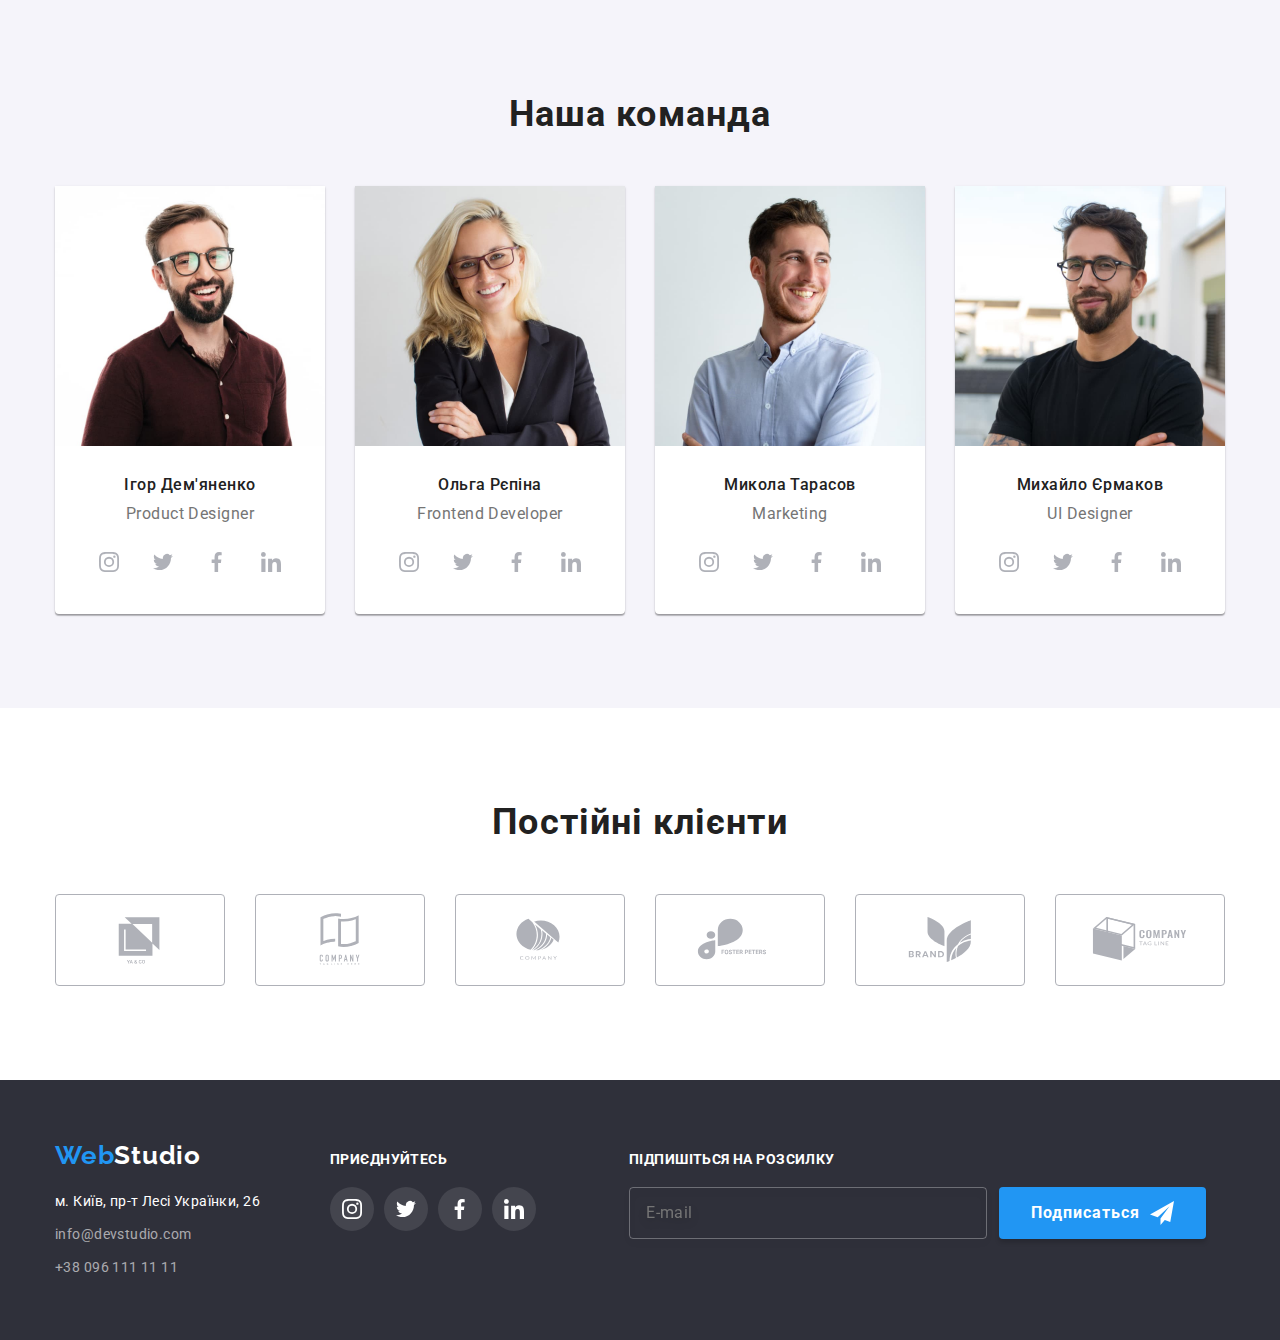
==== commit f674248c: "add normalize" ====
--- a/index.html
+++ b/index.html
@@ -58,7 +58,9 @@
       <section class="hero section">
         <div class="container">
           <h1 class="hero-title">Ефективні рішення для вашого бізнесу</h1>
-          <button class="hero-btn"  type="button" data-modal-open>Замовити послугу</button>
+          <button class="hero-btn" type="button" data-modal-open>
+            Замовити послугу
+          </button>
         </div>
       </section>
 
@@ -123,26 +125,30 @@
           <h2 class="work-title">Чим ми займаємося</h2>
           <ul class="working list">
             <li>
-             <div class="work-wrap">
+              <div class="work-wrap">
                 <img
                   src="./images/programming.jpg"
                   alt="програмування"
                   width="370"
                 />
                 <p class="work-list-text">Десктопні додатки</p>
-             </div>
+              </div>
             </li>
             <li>
               <div class="work-wrap">
-                <img src="./images/application.jpg" alt="аплікація" width="370" />
+                <img
+                  src="./images/application.jpg"
+                  alt="аплікація"
+                  width="370"
+                />
                 <p class="work-list-text">Мобільні додатки</p>
               </div>
             </li>
             <li>
-           <div class="work-wrap">
+              <div class="work-wrap">
                 <img src="./images/photoshop.jpg" alt="фотошоп" width="370" />
                 <p class="work-list-text">Дизайнерські рішення</p>
-           </div>
+              </div>
             </li>
           </ul>
         </div>
@@ -162,56 +168,56 @@
                 <h3 class="team-name">Ігор Дем'яненко</h3>
                 <p class="team-text">Product Designer</p>
                 <ul class="team-item-social list">
-                <li class="social-item">
-                  <a
-                    class="social-link"
-                    href="#"
-                    target="_blank"
-                    rel="noopener noreferrer"
-                  >
-                    <svg class="team-soc-link" width="20" height="20">
-                      <use href="./images/icons.svg#icon-instagram"></use>
-                    </svg>
-                  </a>
-                </li>
-                <li class="social-item">
-                  <a
-                    class="social-link"
-                    href="#"
-                    target="_blank"
-                    rel="noopener noreferrer"
-                  >
-                    <svg class="team-soc-link" width="20" height="20">
-                      <use href="./images/icons.svg#icon-twitter"></use>
-                    </svg>
-                  </a>
-                </li>
-                <li class="social-item">
-                  <a
-                    class="social-link"
-                    href="#"
-                    target="_blank"
-                    rel="noopener noreferrer"
-                  >
-                    <svg class="team-soc-link" width="20" height="20">
-                      <use href="./images/icons.svg#icon-facebook"></use>
-                    </svg>
-                  </a>
-                </li>
-                <li class="social-item">
-                  <a
-                    class="social-link"
-                    href="#"
-                    target="_blank"
-                    rel="noopener noreferrer"
-                  >
-                    <svg class="team-soc-link" width="20" height="20">
-                      <use href="./images/icons.svg#icon-linkedin"></use>
-                    </svg>
-                  </a>
-                </li>
-              </div>
-
+                  <li class="social-item">
+                    <a
+                      class="social-link"
+                      href="#"
+                      target="_blank"
+                      rel="noopener noreferrer"
+                    >
+                      <svg class="team-soc-link" width="20" height="20">
+                        <use href="./images/icons.svg#icon-instagram"></use>
+                      </svg>
+                    </a>
+                  </li>
+                  <li class="social-item">
+                    <a
+                      class="social-link"
+                      href="#"
+                      target="_blank"
+                      rel="noopener noreferrer"
+                    >
+                      <svg class="team-soc-link" width="20" height="20">
+                        <use href="./images/icons.svg#icon-twitter"></use>
+                      </svg>
+                    </a>
+                  </li>
+                  <li class="social-item">
+                    <a
+                      class="social-link"
+                      href="#"
+                      target="_blank"
+                      rel="noopener noreferrer"
+                    >
+                      <svg class="team-soc-link" width="20" height="20">
+                        <use href="./images/icons.svg#icon-facebook"></use>
+                      </svg>
+                    </a>
+                  </li>
+                  <li class="social-item">
+                    <a
+                      class="social-link"
+                      href="#"
+                      target="_blank"
+                      rel="noopener noreferrer"
+                    >
+                      <svg class="team-soc-link" width="20" height="20">
+                        <use href="./images/icons.svg#icon-linkedin"></use>
+                      </svg>
+                    </a>
+                  </li>
+                </ul>
+              </div>
             </li>
             <li class="team-item">
               <img
@@ -222,58 +228,57 @@
               <div class="team-skills">
                 <h3 class="team-name">Ольга Рєпіна</h3>
                 <p class="team-text">Frontend Developer</p>
-                 <ul class="team-item-social list">
-                <li class="social-item">
-                  <a
-                    class="social-link"
-                    href="#"
-                    target="_blank"
-                    rel="noopener noreferrer"
-                  >
-                    <svg class="team-soc-link" width="20" height="20">
-                      <use href="./images/icons.svg#icon-instagram"></use>
-                    </svg>
-                  </a>
-                </li>
-                <li class="social-item">
-                  <a
-                    class="social-link"
-                    href="#"
-                    target="_blank"
-                    rel="noopener noreferrer"
-                  >
-                    <svg class="team-soc-link" width="20" height="20">
-                      <use href="./images/icons.svg#icon-twitter"></use>
-                    </svg>
-                  </a>
-                </li>
-                <li class="social-item">
-                  <a
-                    class="social-link"
-                    href="#"
-                    target="_blank"
-                    rel="noopener noreferrer"
-                  >
-                    <svg class="team-soc-link" width="20" height="20">
-                      <use href="./images/icons.svg#icon-facebook"></use>
-                    </svg>
-                  </a>
-                </li>
-                <li class="social-item">
-                  <a
-                    class="social-link"
-                    href="#"
-                    target="_blank"
-                    rel="noopener noreferrer"
-                  >
-                    <svg class="team-soc-link" width="20" height="20">
-                      <use href="./images/icons.svg#icon-linkedin"></use>
-                    </svg>
-                  </a>
-                </li>
-              </ul>
-              </div>
-             
+                <ul class="team-item-social list">
+                  <li class="social-item">
+                    <a
+                      class="social-link"
+                      href="#"
+                      target="_blank"
+                      rel="noopener noreferrer"
+                    >
+                      <svg class="team-soc-link" width="20" height="20">
+                        <use href="./images/icons.svg#icon-instagram"></use>
+                      </svg>
+                    </a>
+                  </li>
+                  <li class="social-item">
+                    <a
+                      class="social-link"
+                      href="#"
+                      target="_blank"
+                      rel="noopener noreferrer"
+                    >
+                      <svg class="team-soc-link" width="20" height="20">
+                        <use href="./images/icons.svg#icon-twitter"></use>
+                      </svg>
+                    </a>
+                  </li>
+                  <li class="social-item">
+                    <a
+                      class="social-link"
+                      href="#"
+                      target="_blank"
+                      rel="noopener noreferrer"
+                    >
+                      <svg class="team-soc-link" width="20" height="20">
+                        <use href="./images/icons.svg#icon-facebook"></use>
+                      </svg>
+                    </a>
+                  </li>
+                  <li class="social-item">
+                    <a
+                      class="social-link"
+                      href="#"
+                      target="_blank"
+                      rel="noopener noreferrer"
+                    >
+                      <svg class="team-soc-link" width="20" height="20">
+                        <use href="./images/icons.svg#icon-linkedin"></use>
+                      </svg>
+                    </a>
+                  </li>
+                </ul>
+              </div>
             </li>
             <li class="team-item">
               <img src="./images/marketing.jpg" alt="маркетолог" width="270" />
@@ -281,57 +286,56 @@
                 <h3 class="team-name">Микола Тарасов</h3>
                 <p class="team-text">Marketing</p>
                 <ul class="team-item-social list">
-                <li class="social-item">
-                  <a
-                    class="social-link"
-                    href="#"
-                    target="_blank"
-                    rel="noopener noreferrer"
-                  >
-                    <svg class="team-soc-link" width="20" height="20">
-                      <use href="./images/icons.svg#icon-instagram"></use>
-                    </svg>
-                  </a>
-                </li>
-                <li class="social-item">
-                  <a
-                    class="social-link"
-                    href="#"
-                    target="_blank"
-                    rel="noopener noreferrer"
-                  >
-                    <svg class="team-soc-link" width="20" height="20">
-                      <use href="./images/icons.svg#icon-twitter"></use>
-                    </svg>
-                  </a>
-                </li>
-                <li class="social-item">
-                  <a
-                    class="social-link"
-                    href="#"
-                    target="_blank"
-                    rel="noopener noreferrer"
-                  >
-                    <svg class="team-soc-link" width="20" height="20">
-                      <use href="./images/icons.svg#icon-facebook"></use>
-                    </svg>
-                  </a>
-                </li>
-                <li class="social-item">
-                  <a
-                    class="social-link"
-                    href="#"
-                    target="_blank"
-                    rel="noopener noreferrer"
-                  >
-                    <svg class="team-soc-link" width="20" height="20">
-                      <use href="./images/icons.svg#icon-linkedin"></use>
-                    </svg>
-                  </a>
-                </li>
-              </ul>
-              </div>
-              
+                  <li class="social-item">
+                    <a
+                      class="social-link"
+                      href="#"
+                      target="_blank"
+                      rel="noopener noreferrer"
+                    >
+                      <svg class="team-soc-link" width="20" height="20">
+                        <use href="./images/icons.svg#icon-instagram"></use>
+                      </svg>
+                    </a>
+                  </li>
+                  <li class="social-item">
+                    <a
+                      class="social-link"
+                      href="#"
+                      target="_blank"
+                      rel="noopener noreferrer"
+                    >
+                      <svg class="team-soc-link" width="20" height="20">
+                        <use href="./images/icons.svg#icon-twitter"></use>
+                      </svg>
+                    </a>
+                  </li>
+                  <li class="social-item">
+                    <a
+                      class="social-link"
+                      href="#"
+                      target="_blank"
+                      rel="noopener noreferrer"
+                    >
+                      <svg class="team-soc-link" width="20" height="20">
+                        <use href="./images/icons.svg#icon-facebook"></use>
+                      </svg>
+                    </a>
+                  </li>
+                  <li class="social-item">
+                    <a
+                      class="social-link"
+                      href="#"
+                      target="_blank"
+                      rel="noopener noreferrer"
+                    >
+                      <svg class="team-soc-link" width="20" height="20">
+                        <use href="./images/icons.svg#icon-linkedin"></use>
+                      </svg>
+                    </a>
+                  </li>
+                </ul>
+              </div>
             </li>
             <li class="team-item">
               <img src="./images/uidesigner.jpg" alt="дизайнер" width="270" />
@@ -339,57 +343,56 @@
                 <h3 class="team-name">Михайло Єрмаков</h3>
                 <p class="team-text">UI Designer</p>
                 <ul class="team-item-social list">
-                <li class="social-item">
-                  <a
-                    class="social-link"
-                    href="#"
-                    target="_blank"
-                    rel="noopener noreferrer"
-                  >
-                    <svg class="team-soc-link" width="20" height="20">
-                      <use href="./images/icons.svg#icon-instagram"></use>
-                    </svg>
-                  </a>
-                </li>
-                <li class="social-item">
-                  <a
-                    class="social-link"
-                    href="#"
-                    target="_blank"
-                    rel="noopener noreferrer"
-                  >
-                    <svg class="team-soc-link" width="20" height="20">
-                      <use href="./images/icons.svg#icon-twitter"></use>
-                    </svg>
-                  </a>
-                </li>
-                <li class="social-item">
-                  <a
-                    class="social-link"
-                    href="#"
-                    target="_blank"
-                    rel="noopener noreferrer"
-                  >
-                    <svg class="team-soc-link" width="20" height="20">
-                      <use href="./images/icons.svg#icon-facebook"></use>
-                    </svg>
-                  </a>
-                </li>
-                <li class="social-item">
-                  <a
-                    class="social-link"
-                    href="#"
-                    target="_blank"
-                    rel="noopener noreferrer"
-                  >
-                    <svg class="team-soc-link" width="20" height="20">
-                      <use href="./images/icons.svg#icon-linkedin"></use>
-                    </svg>
-                  </a>
-                </li>
-              </ul>
-              </div>
-              
+                  <li class="social-item">
+                    <a
+                      class="social-link"
+                      href="#"
+                      target="_blank"
+                      rel="noopener noreferrer"
+                    >
+                      <svg class="team-soc-link" width="20" height="20">
+                        <use href="./images/icons.svg#icon-instagram"></use>
+                      </svg>
+                    </a>
+                  </li>
+                  <li class="social-item">
+                    <a
+                      class="social-link"
+                      href="#"
+                      target="_blank"
+                      rel="noopener noreferrer"
+                    >
+                      <svg class="team-soc-link" width="20" height="20">
+                        <use href="./images/icons.svg#icon-twitter"></use>
+                      </svg>
+                    </a>
+                  </li>
+                  <li class="social-item">
+                    <a
+                      class="social-link"
+                      href="#"
+                      target="_blank"
+                      rel="noopener noreferrer"
+                    >
+                      <svg class="team-soc-link" width="20" height="20">
+                        <use href="./images/icons.svg#icon-facebook"></use>
+                      </svg>
+                    </a>
+                  </li>
+                  <li class="social-item">
+                    <a
+                      class="social-link"
+                      href="#"
+                      target="_blank"
+                      rel="noopener noreferrer"
+                    >
+                      <svg class="team-soc-link" width="20" height="20">
+                        <use href="./images/icons.svg#icon-linkedin"></use>
+                      </svg>
+                    </a>
+                  </li>
+                </ul>
+              </div>
             </li>
           </ul>
         </div>
@@ -508,8 +511,8 @@
               </ul>
             </address>
           </div>
-          <div class="footer-left">
-            <p class="footer-left-title">Приєднуйтесь</p>
+          <div class="footer-center">
+            <p class="footer-center-title">Приєднуйтесь</p>
             <ul class="footer-item-social list">
               <li class="footer-social-item">
                 <a
@@ -561,66 +564,93 @@
               </li>
             </ul>
           </div>
-      
-         <form class="footer-form">
-                    <p class="footer-form-text">Подпишитесь на рассылку</p>
-                    <div class="footer-form-inner">
-                        <label class="footer-email"><input type="email" name="email" placeholder="E-mail" / required></label>
-                        <button class="btn footer-btn" type="submit">
-                            Подписаться
-                            <svg class="icon-follow" width="24" height="24">
-                                <use href="./images/icons.svg#icon-send"></use>
-                            </svg>
-                        </button>
-                    </div>
-                </form>
-                  </div>
+
+          <div class="footer-left">
+            <p class="footer-form-text">Підпишіться на розсилку</p>
+            <form class="footer-form">
+              <div class="footer-form-inner">
+                <label class="footer-email"
+                  ><input
+                    type="email"
+                    name="email"
+                    placeholder="E-mail"
+                    required
+                /></label>
+                <button class="btn footer-btn" type="submit">
+                  Подписаться
+                  <svg class="icon-follow" width="24" height="24">
+                    <use href="./images/icons.svg#icon-send"></use>
+                  </svg>
+                </button>
+              </div>
+            </form>
+          </div>
+        </div>
       </div>
     </footer>
 
-<div class="backdrop is-hidden" data-modal>
-  <div class="modal">
-                  <p class="modal-title">Залиште свої дані, ми вам передзвонимо</p>
-                  <form class="modal-form">
-                  <label class="form-field"
-                        >Имя
-                        <input type="text" name="name" placeholder=" " required/>
-                        <svg class="icon-form" width="18" height="18">
-                            <use href="./images/icons.svg#icon-man-form"></use>
-                        </svg>
-                    </label>
-                    <label class="form-field"
-                        >Телефон <input type="tel" name="tel" id="tel" placeholder=" " required/>
-                        <svg class="icon-form" width="18" height="18">
-                            <use href="./images/icons.svg#icon-phone-form"></use>
-                        </svg>
-                    </label>
-                    <label class="form-field">
-                        Почта <input type="email" name="email" id="email" placeholder=" " required/>
-                        <svg class="icon-form" width="18" height="18">
-                            <use href="./images/icons.svg#icon-email-form"></use>
-                        </svg>
-                    </label>
-                    <label class="form-field textarea"
-                        >Комментарий<textarea
-                            name="comment"
-                            rows="10"
-                            placeholder="Введите текст"
-                        ></textarea>
-                    </label>
-                    <label class="terms">
-                        <input  class="visually-hidden modal-checkbox" type="checkbox" name="checkbox" />
-                        <span class="checkbox-icon"></span>
-                    
-                        Соглашаюсь с рассылкой и принимаю&nbsp;<a class="terms-link" href="#">Условия договора</a>
-                    </label>
-                <button class="btn modal-btn" type="submit">Відправити</button>
-                </form>
-                                       
-    <button type="button"  class="close" data-modal-close><svg width="11" height="11">
-                      <use href="./images/icons.svg#icon-close"></use></svg></button>
-  </div>
-</div>
-<script src="./js/modal.js"></script>
+    <div class="backdrop is-hidden" data-modal>
+      <div class="modal">
+        <p class="modal-title">Залиште свої дані, ми вам передзвонимо</p>
+        <form class="modal-form">
+          <label class="form-field"
+            >Имя
+            <input type="text" name="name" placeholder=" " required />
+            <svg class="icon-form" width="18" height="18">
+              <use href="./images/icons.svg#icon-man-form"></use>
+            </svg>
+          </label>
+          <label class="form-field"
+            >Телефон
+            <input type="tel" name="tel" id="tel" placeholder=" " required />
+            <svg class="icon-form" width="18" height="18">
+              <use href="./images/icons.svg#icon-phone-form"></use>
+            </svg>
+          </label>
+          <label class="form-field">
+            Почта
+            <input
+              type="email"
+              name="email"
+              id="email"
+              placeholder=" "
+              required
+            />
+            <svg class="icon-form" width="18" height="18">
+              <use href="./images/icons.svg#icon-email-form"></use>
+            </svg>
+          </label>
+          <label class="form-field textarea"
+            >Комментарий<textarea
+              name="comment"
+              rows="10"
+              placeholder="Введите текст"
+            ></textarea>
+          </label>
+          <label class="terms">
+            <input
+              class="visually-hidden modal-checkbox"
+              type="checkbox"
+              name="checkbox"
+            />
+            <span class="checkbox-icon"></span>
+
+            Соглашаюсь с рассылкой и принимаю&nbsp;<a
+              class="terms-link"
+              href="#"
+              >Условия договора</a
+            >
+          </label>
+          <button class="btn modal-btn" type="submit">Відправити</button>
+        </form>
+
+        <button type="button" class="close" data-modal-close>
+          <svg width="11" height="11">
+            <use href="./images/icons.svg#icon-close"></use>
+          </svg>
+        </button>
+      </div>
+    </div>
+    <script src="./js/modal.js"></script>
   </body>
 </html>
--- a/css/styles.css
+++ b/css/styles.css
@@ -502,12 +502,12 @@
   box-shadow: 0px 3px 1px var(--color-btn-primary),
     0px 1px 2px var(--color-btns-primary), 0px 2px 2px var(--color-team-rgb);
 }
-.footer-left {
+.footer-center {
   margin-left: 70px;
   display: block;
 }
 
-.footer-left-title {
+.footer-center-title {
   margin-bottom: 20px;
   font-weight: 700;
   font-size: 14px;
@@ -544,7 +544,7 @@
 .footer-soc-link {
   fill: var(--color-white);
 }
-.footer-form {
+.footer-left {
   margin-left: 93px;
 }
 .footer-form-text {
@@ -754,13 +754,19 @@
   top: 8px;
   right: 8px;
   color: #000;
+  fill: currentColor;
   border-radius: 50%;
   background-color: transparent;
   width: 30px;
   height: 30px;
-
   cursor: pointer;
   border: 1px solid rgba(0, 0, 0, 0.1);
+  transition: color var(--time-function) var(--cubic);
+}
+
+.close:hover,
+.close:focus {
+  color: var(--btn-hover);
 }
 .is-hidden {
   opacity: 0;
@@ -769,7 +775,7 @@
 }
 .modal-title {
   display: block;
-  margin-bottom: 30px;
+  margin-bottom: 12px;
   font-weight: 700;
   font-size: 20px;
   text-align: center;
